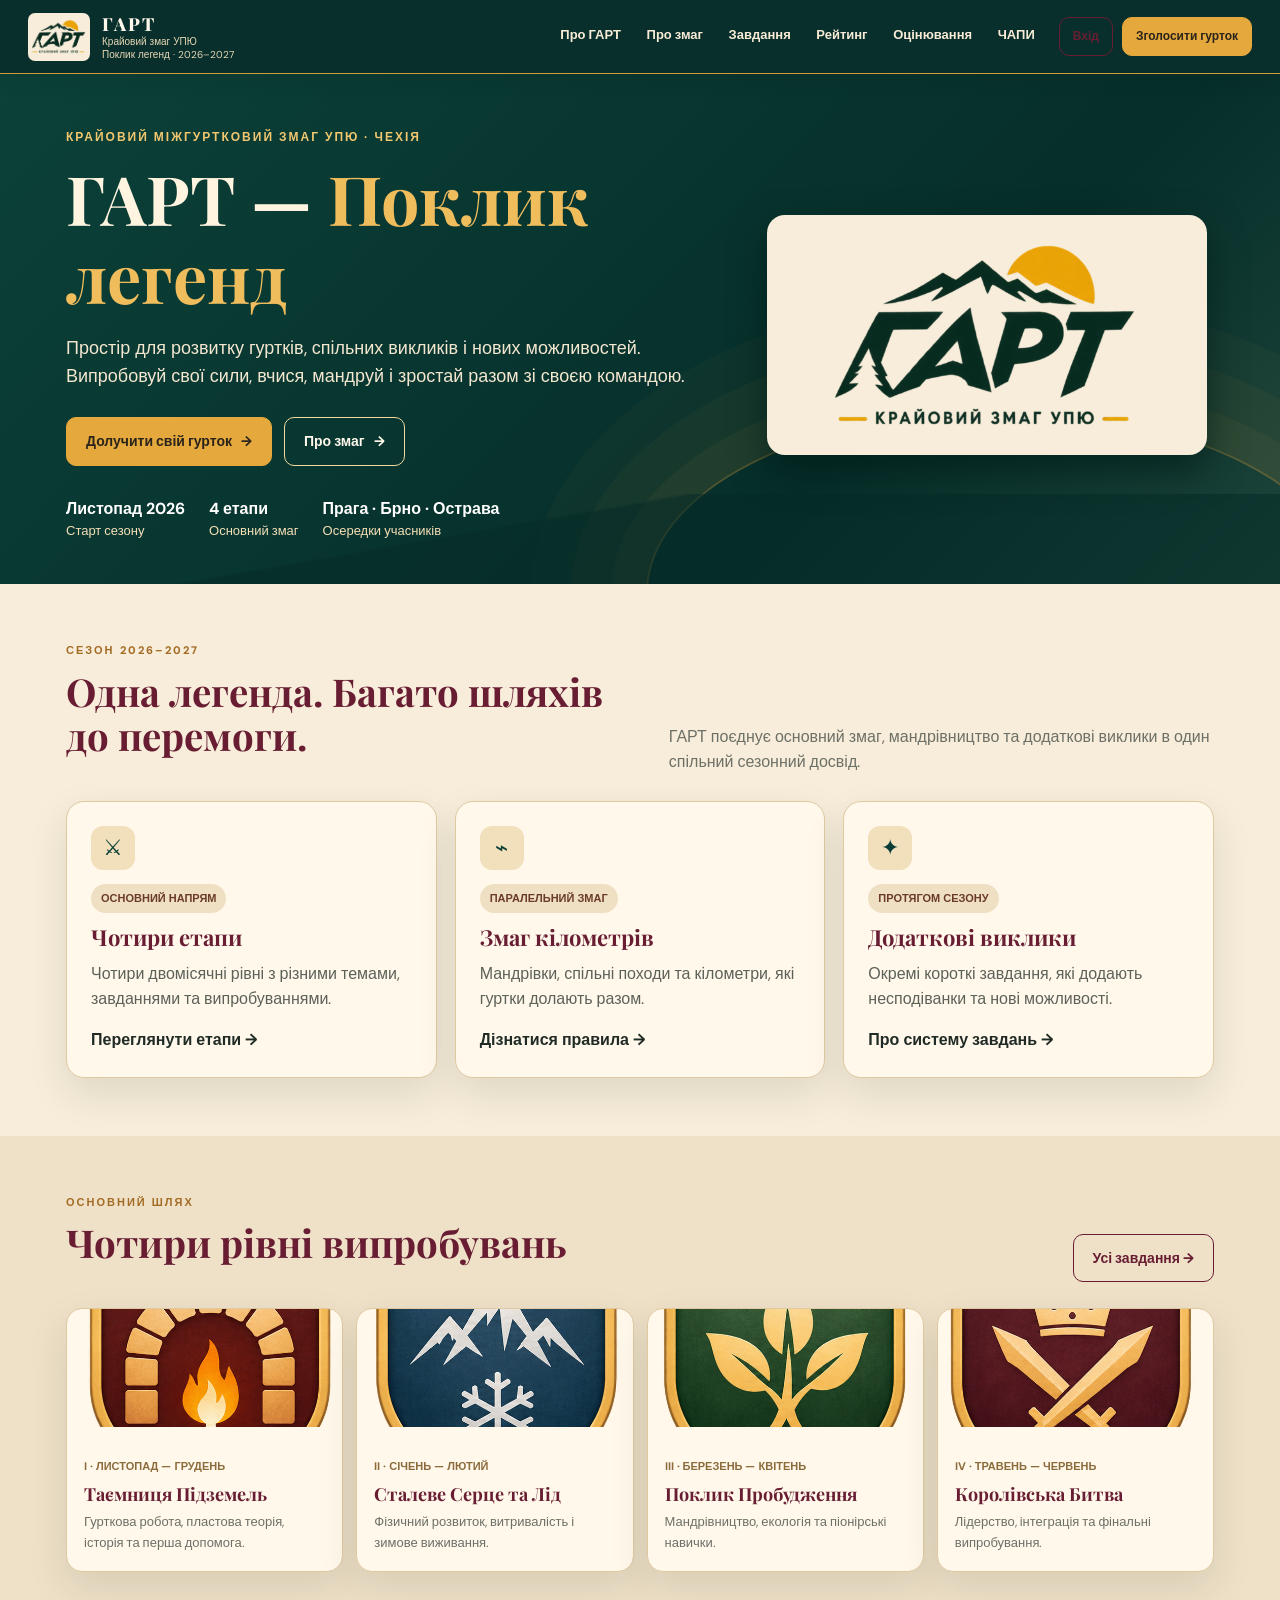
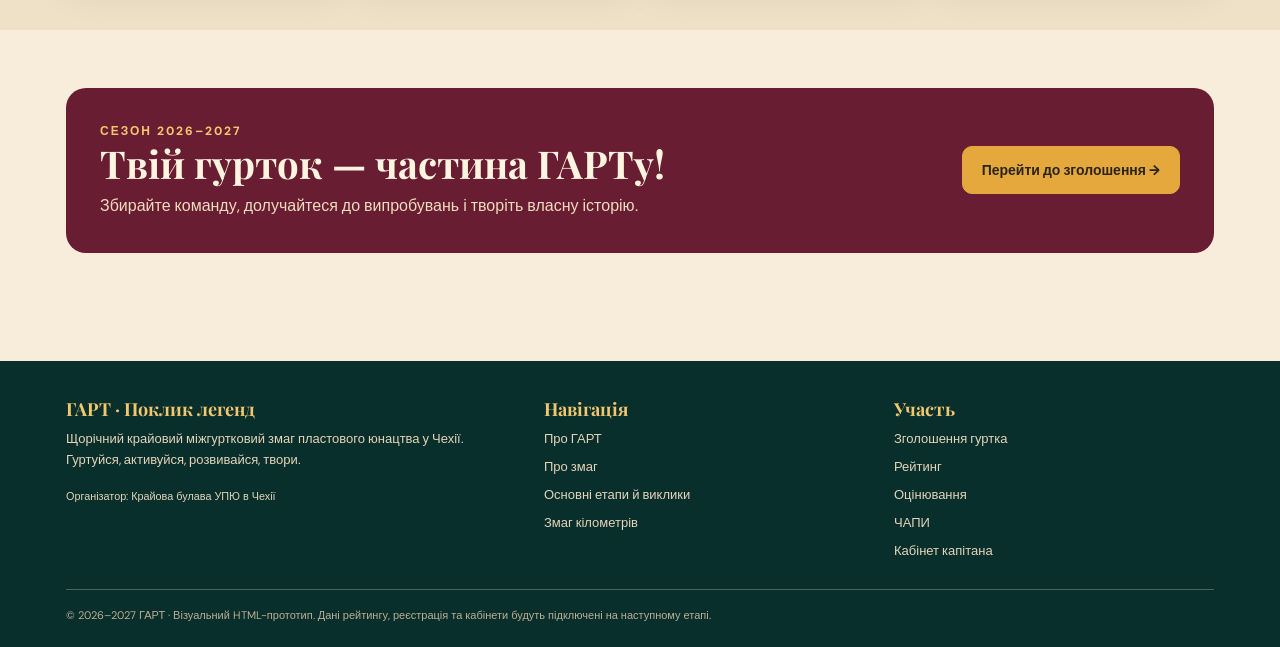
==== index.html @ 7e42859a "Add files via upload" ====
<!doctype html><html lang="uk"><head><meta charset="utf-8"><meta name="viewport" content="width=device-width,initial-scale=1"><meta name="theme-color" content="#073d35"><title>Головна · ГАРТ</title><link rel="stylesheet" href="styles.css"></head><body data-page="home"><header class="site-header"><div class="nav-wrap"><a class="brand" href="index.html"><img src="assets/gart-logo.png" alt="Логотип ГАРТ"><span><strong>ГАРТ</strong><small>Крайовий змаг УПЮ<br>Поклик легенд · 2026–2027</small></span></a><button class="menu-toggle" aria-label="Відкрити меню" aria-expanded="false">☰</button><nav class="nav-links"><a data-nav href="about.html">Про ГАРТ</a><a data-nav href="competition.html">Про змаг</a><a data-nav href="tasks.html">Завдання</a><a data-nav href="rating.html">Рейтинг</a><a data-nav href="scoring.html">Оцінювання</a><a data-nav href="faq.html">ЧАПИ</a></nav><div class="nav-actions"><a class="btn small outline login-link" href="captain.html">Вхід</a><a class="btn small gold" href="register.html">Зголосити гурток</a></div></div></header><main><section class="page-hero"><div class="container hero-grid"><div><div class="eyebrow">Крайовий міжгуртковий змаг УПЮ · Чехія</div><h1>ГАРТ — <span style="color:#f0bd5d">Поклик легенд</span></h1><p class="lead">Простір для розвитку гуртків, спільних викликів і нових можливостей. Випробовуй свої сили, вчися, мандруй і зростай разом зі своєю командою.</p><div class="hero-actions"><a class="btn gold" href="register.html">Долучити свій гурток <b>→</b></a><a class="btn dark-outline" href="competition.html">Про змаг <b>→</b></a></div><div class="hero-facts"><span><b>Листопад 2026</b>Старт сезону</span><span><b>4 етапи</b>Основний змаг</span><span><b>Прага · Брно · Острава</b>Осередки учасників</span></div></div><img class="hero-logo" src="assets/gart-logo.png" alt="ГАРТ — крайовий змаг УПЮ"></div></section>
<section class="section"><div class="container"><div class="section-head"><div><div class="kicker">Сезон 2026–2027</div><h2>Одна легенда. Багато шляхів до перемоги.</h2></div><p>ГАРТ поєднує основний змаг, мандрівництво та додаткові виклики в один спільний сезонний досвід.</p></div><div class="grid-3"><a class="paper-card feature-card" href="tasks.html"><div class="icon-tile">⚔</div><span class="tag">ОСНОВНИЙ НАПРЯМ</span><h3 style="margin-top:12px">Чотири етапи</h3><p>Чотири двомісячні рівні з різними темами, завданнями та випробуваннями.</p><b>Переглянути етапи →</b></a><a class="paper-card feature-card" href="kilometers.html"><div class="icon-tile">⌁</div><span class="tag">ПАРАЛЕЛЬНИЙ ЗМАГ</span><h3 style="margin-top:12px">Змаг кілометрів</h3><p>Мандрівки, спільні походи та кілометри, які гуртки долають разом.</p><b>Дізнатися правила →</b></a><a class="paper-card feature-card" href="tasks.html#challenges"><div class="icon-tile">✦</div><span class="tag">ПРОТЯГОМ СЕЗОНУ</span><h3 style="margin-top:12px">Додаткові виклики</h3><p>Окремі короткі завдання, які додають несподіванки та нові можливості.</p><b>Про систему завдань →</b></a></div></div></section>
<section class="section alt"><div class="container"><div class="section-head"><div><div class="kicker">Основний шлях</div><h2>Чотири рівні випробувань</h2></div><a class="btn outline" href="tasks.html">Усі завдання →</a></div><div class="stage-strip"><article class="stage-card"><img src="assets/stage-1.png" alt="Емблеми етапів"><div class="stage-body"><small>I · ЛИСТОПАД — ГРУДЕНЬ</small><h3>Таємниця Підземель</h3><p>Гурткова робота, пластова теорія, історія та перша допомога.</p></div></article><article class="stage-card"><img src="assets/stage-2.png" alt="Емблеми етапів" style="object-position:33%"><div class="stage-body"><small>II · СІЧЕНЬ — ЛЮТИЙ</small><h3>Сталеве Серце та Лід</h3><p>Фізичний розвиток, витривалість і зимове виживання.</p></div></article><article class="stage-card"><img src="assets/stage-3.png" alt="Емблеми етапів" style="object-position:66%"><div class="stage-body"><small>III · БЕРЕЗЕНЬ — КВІТЕНЬ</small><h3>Поклик Пробудження</h3><p>Мандрівництво, екологія та піонірські навички.</p></div></article><article class="stage-card"><img src="assets/stage-4.png" alt="Емблеми етапів" style="object-position:right"><div class="stage-body"><small>IV · ТРАВЕНЬ — ЧЕРВЕНЬ</small><h3>Королівська Битва</h3><p>Лідерство, інтеграція та фінальні випробування.</p></div></article></div></div></section>
<section class="section"><div class="container"><div class="banner-cta"><div><div class="eyebrow">Сезон 2026–2027</div><h2>Твій гурток — частина ГАРТу!</h2><p>Збирайте команду, долучайтеся до випробувань і творіть власну історію.</p></div><a class="btn gold" href="register.html">Перейти до зголошення →</a></div></div></section></main><footer class="site-footer"><div class="container"><div class="footer-grid"><div><h3>ГАРТ · Поклик легенд</h3><p>Щорічний крайовий міжгуртковий змаг пластового юнацтва у Чехії. Гуртуйся, активуйся, розвивайся, твори.</p><p><small>Організатор: Крайова булава УПЮ в Чехії</small></p></div><div><h3>Навігація</h3><div class="footer-links"><a href="about.html">Про ГАРТ</a><a href="competition.html">Про змаг</a><a href="tasks.html">Основні етапи й виклики</a><a href="kilometers.html">Змаг кілометрів</a></div></div><div><h3>Участь</h3><div class="footer-links"><a href="register.html">Зголошення гуртка</a><a href="rating.html">Рейтинг</a><a href="scoring.html">Оцінювання</a><a href="faq.html">ЧАПИ</a><a href="captain.html">Кабінет капітана</a></div></div></div><div class="copyright">© 2026–2027 ГАРТ · Візуальний HTML-прототип. Дані рейтингу, реєстрація та кабінети будуть підключені на наступному етапі.</div></div></footer><script src="app.js"></script></body></html>
---- styles.css ----
@import url('https://fonts.googleapis.com/css2?family=DM+Sans:wght@400;500;600;700;800&family=Playfair+Display:wght@600;700;800&display=swap');
:root{--forest:#073d35;--forest2:#0d5146;--burgundy:#681d32;--burgundy2:#812d43;--cream:#f7edda;--paper:#fff8eb;--gold:#e4a83d;--gold2:#f2c76f;--ink:#202b26;--muted:#6d7067;--line:#dfc99f;--shadow:0 16px 40px #1a241b1c;--serif:'Playfair Display',Georgia,serif;--sans:'DM Sans',Arial,sans-serif}
*{box-sizing:border-box}html{scroll-behavior:smooth}body{margin:0;background:var(--cream);color:var(--ink);font:16px/1.6 var(--sans)}a{color:inherit;text-decoration:none}button{font:inherit}.site-header{position:sticky;top:0;z-index:20;background:#082f2b;color:#fff8eb;border-bottom:1px solid #d39b3f;box-shadow:0 5px 18px #10231d24}.nav-wrap{max-width:1320px;margin:auto;padding:12px 28px;display:flex;align-items:center;gap:24px}.brand{display:flex;align-items:center;gap:12px;min-width:205px}.brand img{width:62px;height:48px;object-fit:contain;background:var(--cream);border-radius:7px;padding:4px}.brand strong{font:800 18px var(--serif);letter-spacing:2px;display:block}.brand small{font-size:10px;line-height:1.25;color:#e8d7b6;display:block}.nav-links{display:flex;align-items:center;gap:clamp(12px,2vw,27px);margin-left:auto}.nav-links a{font-size:13px;font-weight:700;color:#f8ecd7;white-space:nowrap;padding:10px 0;border-bottom:2px solid transparent}.nav-links a:hover,.nav-links a.active{color:var(--gold2);border-color:var(--gold)}.nav-actions{display:flex;gap:9px;align-items:center}.menu-toggle{display:none;background:none;border:1px solid #b88b45;color:white;border-radius:8px;padding:7px 10px}.btn{display:inline-flex;align-items:center;justify-content:center;gap:9px;padding:12px 19px;border-radius:10px;border:1px solid var(--burgundy);background:var(--burgundy);color:#fff7e8;font-weight:800;font-size:14px;cursor:pointer;transition:.2s}.btn:hover{transform:translateY(-2px);box-shadow:0 7px 18px #561a2b35}.btn.gold{background:var(--gold);border-color:var(--gold);color:#2b241a}.btn.outline{background:transparent;color:var(--burgundy)}.btn.dark-outline{background:transparent;border-color:#f4d89c;color:#fff8eb}.btn.small{padding:9px 13px;font-size:12px}.container{max-width:1200px;margin:auto;padding:0 26px}.page-hero{padding:54px 0 42px;background:linear-gradient(135deg,#0b4138,#062e2a 68%,#1d453b);color:#fff4df;position:relative;overflow:hidden}.page-hero:before,.page-hero:after{content:"";position:absolute;pointer-events:none}.page-hero:before{width:700px;height:360px;right:-70px;bottom:-190px;border-radius:50%;border:2px solid #d79c3c55;box-shadow:0 0 0 35px #d79c3c0d,0 0 0 75px #d79c3c0b,0 0 0 115px #d79c3c08}.page-hero:after{inset:auto 0 0;height:90px;background:linear-gradient(170deg,transparent 0 38%,#052a27 39% 100%);opacity:.55}.hero-grid{display:grid;grid-template-columns:1.2fr .8fr;gap:30px;align-items:center;position:relative;z-index:1}.eyebrow{font-size:12px;font-weight:800;letter-spacing:2px;text-transform:uppercase;color:var(--gold2)}h1,h2,h3,h4{font-family:var(--serif);line-height:1.15}h1{font-size:clamp(38px,5.6vw,68px);margin:12px 0 18px}h2{font-size:clamp(27px,3vw,39px);color:var(--burgundy);margin:0 0 18px}h3{font-size:22px;margin:0 0 10px;color:var(--burgundy)}p{margin:0 0 15px}.lead{font-size:18px;max-width:680px;color:#f4e7d0}.hero-logo{width:min(100%,440px);max-height:240px;object-fit:contain;background:var(--cream);padding:18px;border-radius:18px;box-shadow:0 15px 36px #001b17aa}.hero-actions{display:flex;gap:12px;flex-wrap:wrap;margin-top:26px}.hero-facts{display:flex;gap:24px;flex-wrap:wrap;margin-top:30px;color:#f5dfb7;font-size:13px}.hero-facts b{display:block;color:#fff;font-size:16px}.section{padding:58px 0}.section.alt{background:#efe1c8}.section-head{display:flex;align-items:end;justify-content:space-between;gap:20px;margin-bottom:26px}.section-head p{max-width:570px;color:var(--muted);margin:0}.kicker{font-size:11px;letter-spacing:2px;text-transform:uppercase;font-weight:800;color:#a36b24;margin-bottom:9px}.paper-card{background:var(--paper);border:1px solid var(--line);border-radius:18px;box-shadow:var(--shadow);padding:24px}.grid-3{display:grid;grid-template-columns:repeat(3,1fr);gap:18px}.grid-2{display:grid;grid-template-columns:repeat(2,1fr);gap:20px}.icon-tile{width:44px;height:44px;display:grid;place-items:center;border-radius:12px;background:#f2dfbc;color:var(--forest);font-size:22px;margin-bottom:14px}.feature-card p,.paper-card p{color:#5d6259}.tag{display:inline-flex;padding:6px 10px;border-radius:20px;background:#efe0c3;color:#6b3b28;font-size:11px;font-weight:800}.stage-strip{display:grid;grid-template-columns:repeat(4,1fr);gap:13px}.stage-card{background:var(--paper);border:1px solid var(--line);border-radius:16px;overflow:hidden;box-shadow:var(--shadow)}.stage-card img{width:100%;height:118px;object-fit:cover;object-position:center}.stage-card .stage-body{padding:17px}.stage-card small{color:#8c6b3b;font-weight:800;font-size:11px}.stage-card h3{font-size:18px;margin:7px 0}.stage-card p{font-size:13px;margin:0;color:var(--muted)}.banner-cta{padding:34px;border-radius:20px;background:var(--burgundy);color:#fff4df;display:flex;justify-content:space-between;align-items:center;gap:25px}.banner-cta h2{color:#fff4df;margin:0 0 8px}.banner-cta p{margin:0;color:#f1dcbf}.page-title{padding:42px 0 25px}.page-title h1{font-size:clamp(34px,4vw,52px);color:var(--burgundy);margin:0 0 10px}.page-title p{max-width:760px;color:var(--muted);font-size:17px}.breadcrumbs{font-size:12px;color:#8b7658;margin-bottom:12px}.info-grid{display:grid;grid-template-columns:290px 1fr;gap:22px}.side-note{background:var(--forest);color:#fff1d5;border-radius:16px;padding:22px;height:max-content}.side-note h3{color:var(--gold2)}.side-note p,.side-note li{font-size:14px;color:#f0e3cb}.side-note ul{padding-left:18px}.prose{max-width:850px}.prose p{line-height:1.8}.prose h3{margin-top:28px}.rule-list{display:grid;gap:12px}.rule{display:flex;gap:14px;align-items:flex-start;background:var(--paper);padding:17px;border:1px solid var(--line);border-radius:13px}.rule-num{width:34px;height:34px;flex:0 0 34px;border-radius:50%;background:var(--gold);display:grid;place-items:center;font-weight:900;color:#38291a}.tabs{display:flex;gap:8px;flex-wrap:wrap;margin-bottom:22px}.tab{border:1px solid var(--line);background:#fff7e9;color:var(--forest);padding:10px 15px;border-radius:9px;font-weight:800;font-size:13px;cursor:pointer}.tab.active{background:var(--forest);border-color:var(--forest);color:white}.stage-detail{display:grid;grid-template-columns:240px 1fr;gap:24px;align-items:start}.stage-art{background:#103d36;border-radius:18px;padding:14px}.stage-art img{width:100%;display:block}.task-list{display:grid;gap:11px}.task-item{border:1px solid var(--line);border-radius:12px;background:#fff9ef;overflow:hidden}.task-toggle{width:100%;border:0;background:transparent;padding:16px;display:flex;align-items:center;gap:12px;text-align:left;cursor:pointer;color:var(--ink);font-weight:800}.task-toggle .num{color:#a46d2a;font-family:var(--serif);font-size:20px}.task-toggle .plus{margin-left:auto;color:var(--burgundy);font-size:22px}.task-content{display:none;padding:0 18px 18px 50px;color:#62645b;font-size:14px}.task-item.open .task-content{display:block}.task-meta{display:flex;gap:9px;flex-wrap:wrap;margin-top:12px}.task-meta span{font-size:11px;background:#efe2c9;padding:5px 8px;border-radius:20px;font-weight:700}.notice{border-left:4px solid var(--gold);background:#f3e4c8;padding:15px 18px;border-radius:0 10px 10px 0;color:#5d503c;font-size:13px;margin:18px 0}.metric-row{display:grid;grid-template-columns:repeat(3,1fr);gap:13px;margin:20px 0}.metric{padding:18px;border-radius:14px;background:#0b4037;color:#fff2d7}.metric strong{display:block;font:700 28px var(--serif);color:var(--gold2)}.metric span{font-size:12px}.map-illustration{min-height:270px;border-radius:17px;background:linear-gradient(135deg,#e7d5af,#f7ecd6);border:1px solid #d2b982;padding:20px;position:relative;overflow:hidden}.map-illustration svg{width:100%;height:230px}.leaderboard{width:100%;border-collapse:collapse;background:#fff9ef;border-radius:12px;overflow:hidden}.leaderboard th,.leaderboard td{padding:13px 15px;text-align:left;border-bottom:1px solid #ead9b8;font-size:13px}.leaderboard th{background:#0b4037;color:#fff1d6}.empty-state{text-align:center;padding:45px 20px;background:#fff8eb;border:1px dashed #c9ad7b;border-radius:16px;color:#6b6b60}.empty-state strong{display:block;font:700 23px var(--serif);color:var(--burgundy);margin-bottom:8px}.faq-list{display:grid;gap:10px;max-width:900px}.faq-item{background:#fff9ef;border:1px solid var(--line);border-radius:12px;overflow:hidden}.faq-q{width:100%;display:flex;justify-content:space-between;gap:20px;padding:17px 19px;border:0;background:none;text-align:left;font-weight:800;color:var(--forest);cursor:pointer}.faq-a{display:none;padding:0 19px 18px;color:#64665d;font-size:14px}.faq-item.open .faq-a{display:block}.form-shell{max-width:760px;background:var(--paper);border:1px solid var(--line);border-radius:18px;padding:25px;box-shadow:var(--shadow)}.form-grid{display:grid;grid-template-columns:1fr 1fr;gap:15px}.field{display:grid;gap:6px}.field.full{grid-column:1/-1}.field label{font-size:12px;font-weight:800;color:#5c4934}.field input,.field select,.field textarea{width:100%;border:1px solid #d5c19a;border-radius:9px;padding:12px;background:white;font:14px var(--sans);color:var(--ink)}.field textarea{min-height:100px;resize:vertical}.form-note{font-size:12px;color:#777;margin-top:12px}.site-footer{background:#082f2b;color:#f6e8d0;padding:38px 0 22px;margin-top:50px}.footer-grid{display:grid;grid-template-columns:1.4fr 1fr 1fr;gap:30px}.site-footer h3{color:var(--gold2);font-size:18px}.site-footer p,.site-footer a{font-size:13px;color:#e4d4b9}.footer-links{display:grid;gap:7px}.copyright{border-top:1px solid #47645a;margin-top:28px;padding-top:17px;font-size:11px;color:#bcae95}.prototype-label{display:inline-flex;border:1px solid #c89542;color:#8d5c19;background:#f8eacb;border-radius:20px;padding:5px 9px;font-size:10px;font-weight:900;letter-spacing:.5px}.mascot-callout{display:grid;grid-template-columns:1fr 220px;align-items:center;gap:20px}.mascot-callout img{width:100%;max-height:210px;object-fit:contain}.muted{color:var(--muted)}
@media(max-width:980px){.nav-wrap{flex-wrap:wrap}.menu-toggle{display:block;margin-left:auto}.nav-links{display:none;order:5;width:100%;margin:0;flex-wrap:wrap;padding:10px 0}.nav-links.open{display:flex}.nav-actions{margin-left:auto}.hero-grid{grid-template-columns:1fr .65fr}.stage-strip{grid-template-columns:repeat(2,1fr)}.info-grid{grid-template-columns:1fr}.side-note{order:2}}
@media(max-width:650px){.nav-wrap{padding:10px 16px;gap:10px}.brand{min-width:0}.brand img{width:46px;height:40px}.brand strong{font-size:15px}.brand small{font-size:9px}.nav-actions .login-link{display:none}.nav-links{gap:10px 18px}.nav-links a{font-size:12px}.container{padding:0 17px}.page-hero{padding:40px 0 34px}.hero-grid{grid-template-columns:1fr}.hero-logo{width:210px;max-height:120px;justify-self:center;grid-row:1}.lead{font-size:16px}.hero-facts{gap:14px}.section{padding:42px 0}.section-head{display:block}.grid-3,.grid-2,.stage-strip{grid-template-columns:1fr}.banner-cta{display:block;padding:25px}.banner-cta .btn{margin-top:18px}.page-title{padding:32px 0 18px}.stage-detail{grid-template-columns:1fr}.stage-art{max-width:240px}.metric-row{grid-template-columns:1fr}.form-grid{grid-template-columns:1fr}.field.full{grid-column:auto}.footer-grid{grid-template-columns:1fr}.mascot-callout{grid-template-columns:1fr}.mascot-callout img{max-width:190px;justify-self:center}.paper-card{padding:19px}.leaderboard th,.leaderboard td{padding:10px 8px;font-size:11px}}
/* GART expanded prototype pages */
.table-scroll{width:100%;overflow-x:auto;border-radius:12px}.table-scroll .leaderboard{min-width:650px}.leaderboard tbody tr:last-child td{border-bottom:0}.rank-gold{background:#fff0c9}.rank-silver{background:#f0eee8}.rank-bronze{background:#f6e3d3}.about-title{padding-bottom:12px}.about-motto{display:grid;grid-template-columns:220px 1fr;gap:28px;align-items:center;padding:30px;background:linear-gradient(120deg,#0a4037,#124f43);border-radius:20px;color:#fff3dd;box-shadow:var(--shadow)}.about-motto h2{color:#f3c66e;margin:14px 0}.about-motto p{max-width:700px;color:#f0e3cc}.motto-line{font:800 76px var(--serif);letter-spacing:8px;color:#f3c66e;text-align:center;text-shadow:3px 4px #411d25}.about-values{padding-top:46px}.value-card{display:flex;align-items:center;gap:18px}.value-card>b{display:grid;place-items:center;flex:0 0 62px;height:70px;background:var(--burgundy);color:#f5d17f;border:2px solid var(--gold);clip-path:polygon(5% 0,95% 0,92% 68%,50% 100%,8% 68%);font:800 35px var(--serif)}.value-card h3{margin:0 0 5px}.value-card p{margin:0}.about-for{display:grid;grid-template-columns:1fr 1fr;gap:28px;align-items:center;padding:34px;background:#efe1c8;border-radius:20px}.about-for .metric-row{grid-template-columns:repeat(3,1fr)}.about-for .metric{padding:14px}.about-for .metric strong{font-size:24px}.about-for .mascot-callout{display:block;background:var(--paper);border:1px solid var(--line);border-radius:16px;padding:22px}.about-for .mascot-callout img{max-height:185px}.formula-card{padding:22px;background:#0b4037;color:#fff0d4;border:1px solid var(--gold);border-radius:14px;font:700 clamp(17px,2vw,23px) var(--serif);text-align:center;margin:18px 0}.plain-list{padding-left:22px;color:#555d54}.plain-list li{padding:5px 0}.dashboard-head{display:flex;justify-content:space-between;align-items:center;gap:20px;background:linear-gradient(120deg,#0b4037,#15594b);color:#fff1d6;padding:26px 30px;border-radius:18px}.dashboard-head h2{color:#f2c76f;margin:5px 0}.dashboard-head p{margin:0;color:#eadcc4}.dashboard-head small{letter-spacing:2px;font-weight:800;color:#e9bd65}.dashboard-score{text-align:right}.dashboard-score strong{display:block;font:800 48px var(--serif);color:#f2c76f}.dashboard-score span{font-size:12px}.progress-list{display:grid;gap:18px}.progress-list>div{display:grid;grid-template-columns:1fr auto;gap:7px}.progress{grid-column:1/-1;height:10px;border-radius:20px;background:#eadcc3;overflow:hidden}.progress i{display:block;height:100%;background:linear-gradient(90deg,#b27a2c,#edc46b);border-radius:20px}.admin-layout{display:grid;grid-template-columns:190px 1fr;gap:20px;align-items:start}.admin-menu{position:sticky;top:100px;background:#0b4037;border-radius:14px;padding:12px;display:grid;gap:5px}.admin-menu a{padding:10px 12px;border-radius:8px;color:#f7e9d1;font-size:13px;font-weight:700}.admin-menu a.active,.admin-menu a:hover{background:#e4a83d;color:#2c281e}.admin-content{display:grid;gap:18px}.admin-content .paper-card{scroll-margin-top:100px}.admin-content .field{margin-bottom:12px}.form-result{color:var(--forest);font-weight:700}.site-footer .footer-links a:hover{color:var(--gold2)}
@media(max-width:760px){.about-motto,.about-for,.admin-layout{grid-template-columns:1fr}.motto-line{font-size:54px}.admin-menu{position:static;grid-template-columns:repeat(2,1fr)}.dashboard-head{align-items:flex-start;flex-direction:column}.dashboard-score{text-align:left}.about-for .metric-row{grid-template-columns:repeat(3,1fr)}}
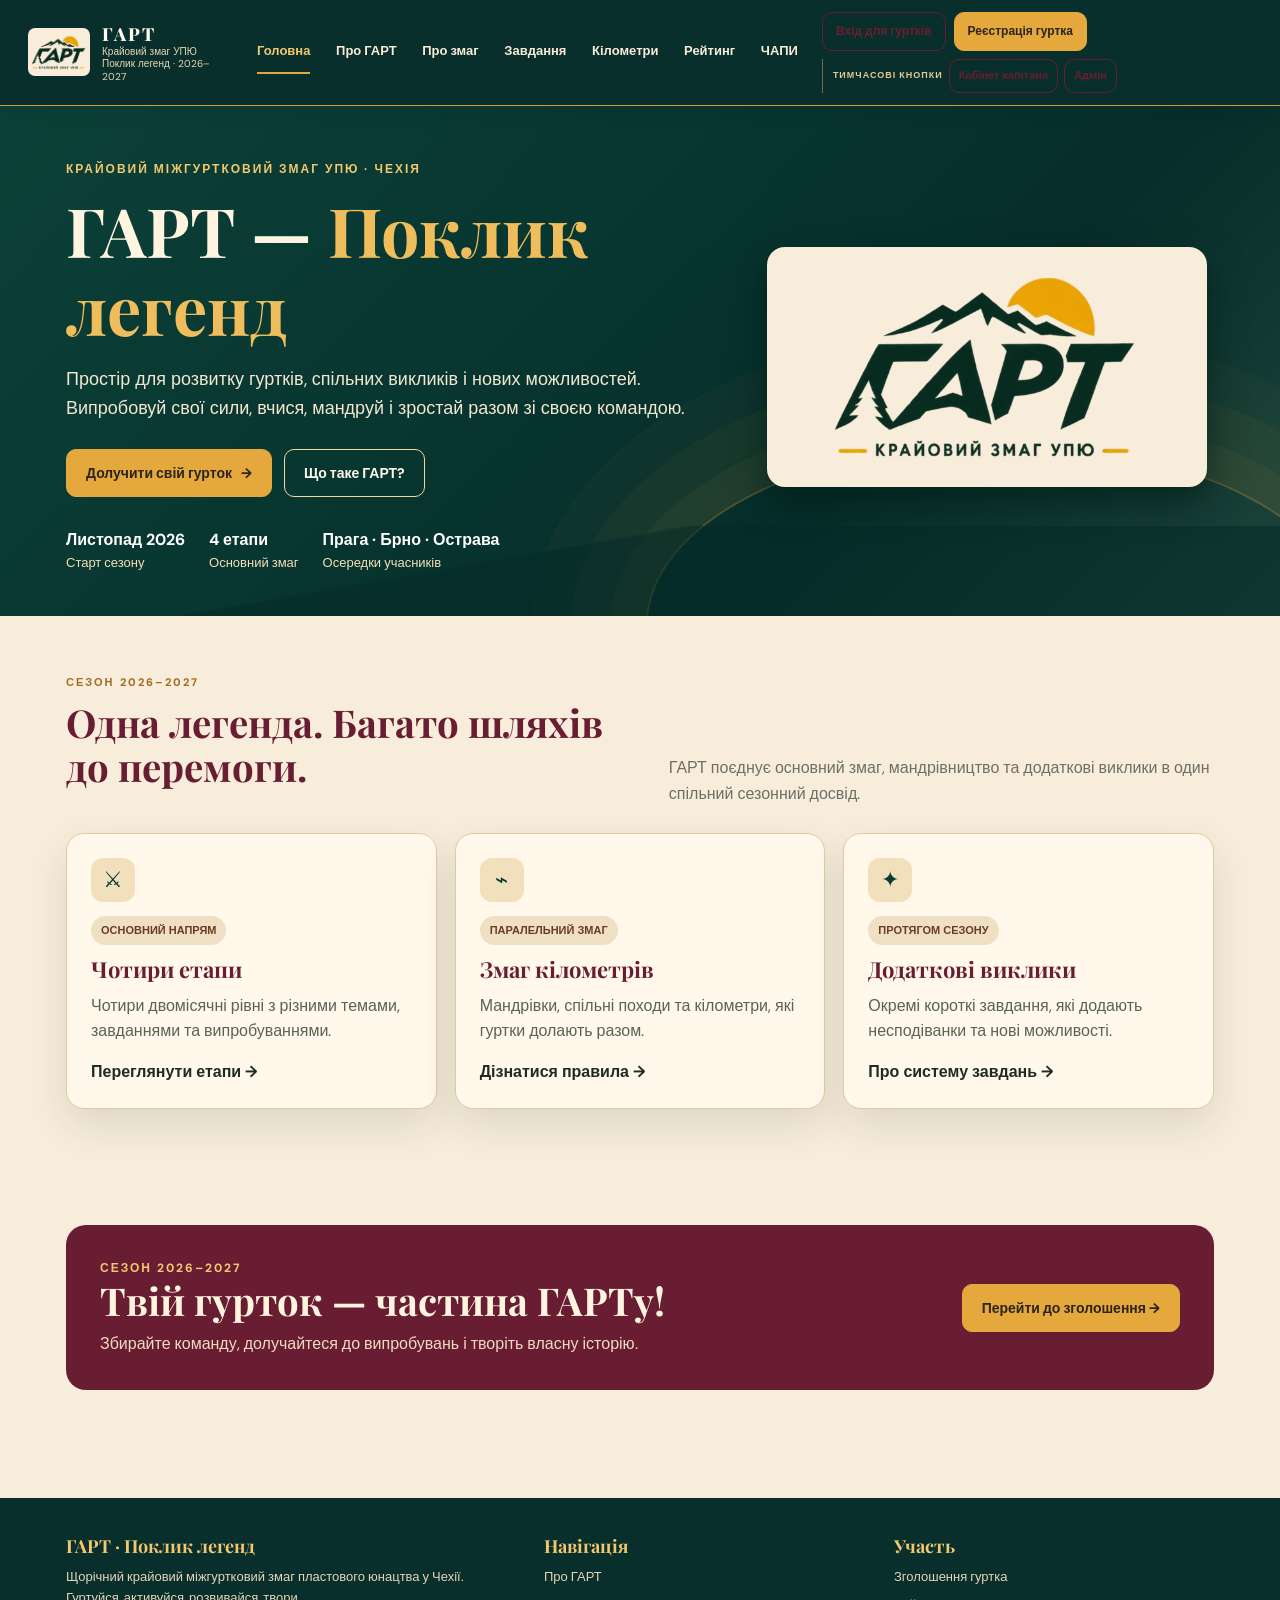
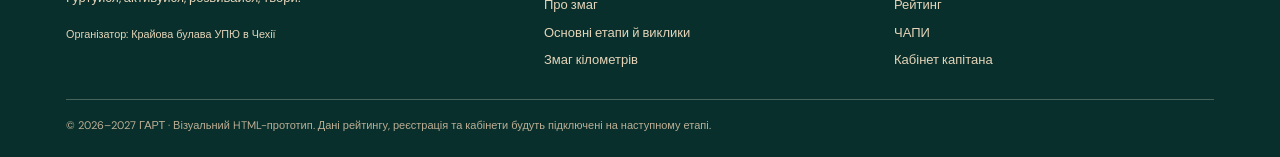
==== commit 2d18c621: "Add files via upload" ====
--- a/index.html
+++ b/index.html
@@ -1,4 +1,12 @@
-<!doctype html><html lang="uk"><head><meta charset="utf-8"><meta name="viewport" content="width=device-width,initial-scale=1"><meta name="theme-color" content="#073d35"><title>Головна · ГАРТ</title><link rel="stylesheet" href="styles.css"></head><body data-page="home"><header class="site-header"><div class="nav-wrap"><a class="brand" href="index.html"><img src="assets/gart-logo.png" alt="Логотип ГАРТ"><span><strong>ГАРТ</strong><small>Крайовий змаг УПЮ<br>Поклик легенд · 2026–2027</small></span></a><button class="menu-toggle" aria-label="Відкрити меню" aria-expanded="false">☰</button><nav class="nav-links"><a data-nav href="about.html">Про ГАРТ</a><a data-nav href="competition.html">Про змаг</a><a data-nav href="tasks.html">Завдання</a><a data-nav href="rating.html">Рейтинг</a><a data-nav href="scoring.html">Оцінювання</a><a data-nav href="faq.html">ЧАПИ</a></nav><div class="nav-actions"><a class="btn small outline login-link" href="captain.html">Вхід</a><a class="btn small gold" href="register.html">Зголосити гурток</a></div></div></header><main><section class="page-hero"><div class="container hero-grid"><div><div class="eyebrow">Крайовий міжгуртковий змаг УПЮ · Чехія</div><h1>ГАРТ — <span style="color:#f0bd5d">Поклик легенд</span></h1><p class="lead">Простір для розвитку гуртків, спільних викликів і нових можливостей. Випробовуй свої сили, вчися, мандруй і зростай разом зі своєю командою.</p><div class="hero-actions"><a class="btn gold" href="register.html">Долучити свій гурток <b>→</b></a><a class="btn dark-outline" href="competition.html">Про змаг <b>→</b></a></div><div class="hero-facts"><span><b>Листопад 2026</b>Старт сезону</span><span><b>4 етапи</b>Основний змаг</span><span><b>Прага · Брно · Острава</b>Осередки учасників</span></div></div><img class="hero-logo" src="assets/gart-logo.png" alt="ГАРТ — крайовий змаг УПЮ"></div></section>
+<!doctype html><html lang="uk"><head><meta charset="utf-8"><meta name="viewport" content="width=device-width,initial-scale=1"><meta name="theme-color" content="#073d35"><title>Головна · ГАРТ</title><link rel="stylesheet" href="styles.css"><style>
+/* Тимчасові швидкі переходи до кабінетів */
+.nav-actions{display:flex;align-items:center;gap:8px;flex-wrap:wrap}
+.temp-access{display:flex;align-items:center;gap:6px;padding-left:10px;border-left:1px solid rgba(240,189,93,.45)}
+.temp-access-label{display:block;width:100%;font-size:9px;line-height:1;text-align:right;letter-spacing:1px;color:#e8c98d;font-weight:700}
+.temp-access a{font-size:11px!important;padding:7px 9px!important;white-space:nowrap}
+@media(max-width:1050px){.nav-actions{justify-content:center}.temp-access-label{text-align:center}}
+@media(max-width:680px){.nav-actions{width:100%;gap:6px}.temp-access{border-left:0;padding-left:0;flex-wrap:wrap;justify-content:center}.temp-access-label{width:100%}.temp-access a{font-size:10px!important;padding:6px 8px!important}}
+</style></head><body data-page="home"><header class="site-header"><div class="nav-wrap"><a class="brand" href="index.html"><img src="assets/gart-logo.png" alt="Логотип ГАРТ"><span><strong>ГАРТ</strong><small>Крайовий змаг УПЮ<br>Поклик легенд · 2026–2027</small></span></a><button class="menu-toggle" aria-label="Відкрити меню" aria-expanded="false">☰</button><nav class="nav-links"><a data-nav href="index.html">Головна</a><a data-nav href="about.html">Про ГАРТ</a><a data-nav href="competition.html">Про змаг</a><a data-nav href="tasks.html">Завдання</a><a data-nav href="kilometers.html">Кілометри</a><a data-nav href="rating.html">Рейтинг</a><a data-nav href="faq.html">ЧАПИ</a></nav><div class="nav-actions"><a class="btn small outline login-link" href="captain.html">Вхід для гуртків</a><a class="btn small gold" href="register.html">Реєстрація гуртка</a><div class="temp-access"><span class="temp-access-label">ТИМЧАСОВІ КНОПКИ</span><a class="btn small outline" href="captain.html">Кабінет капітана</a><a class="btn small outline" href="admin.html">Адмін</a></div></div></div></header><main><section class="page-hero"><div class="container hero-grid"><div><div class="eyebrow">Крайовий міжгуртковий змаг УПЮ · Чехія</div><h1>ГАРТ — <span style="color:#f0bd5d">Поклик легенд</span></h1><p class="lead">Простір для розвитку гуртків, спільних викликів і нових можливостей. Випробовуй свої сили, вчися, мандруй і зростай разом зі своєю командою.</p><div class="hero-actions"><a class="btn gold" href="register.html">Долучити свій гурток <b>→</b></a><a class="btn dark-outline" href="about.html">Що таке ГАРТ?</a></div><div class="hero-facts"><span><b>Листопад 2026</b>Старт сезону</span><span><b>4 етапи</b>Основний змаг</span><span><b>Прага · Брно · Острава</b>Осередки учасників</span></div></div><img class="hero-logo" src="assets/gart-logo.png" alt="ГАРТ — крайовий змаг УПЮ"></div></section>
 <section class="section"><div class="container"><div class="section-head"><div><div class="kicker">Сезон 2026–2027</div><h2>Одна легенда. Багато шляхів до перемоги.</h2></div><p>ГАРТ поєднує основний змаг, мандрівництво та додаткові виклики в один спільний сезонний досвід.</p></div><div class="grid-3"><a class="paper-card feature-card" href="tasks.html"><div class="icon-tile">⚔</div><span class="tag">ОСНОВНИЙ НАПРЯМ</span><h3 style="margin-top:12px">Чотири етапи</h3><p>Чотири двомісячні рівні з різними темами, завданнями та випробуваннями.</p><b>Переглянути етапи →</b></a><a class="paper-card feature-card" href="kilometers.html"><div class="icon-tile">⌁</div><span class="tag">ПАРАЛЕЛЬНИЙ ЗМАГ</span><h3 style="margin-top:12px">Змаг кілометрів</h3><p>Мандрівки, спільні походи та кілометри, які гуртки долають разом.</p><b>Дізнатися правила →</b></a><a class="paper-card feature-card" href="tasks.html#challenges"><div class="icon-tile">✦</div><span class="tag">ПРОТЯГОМ СЕЗОНУ</span><h3 style="margin-top:12px">Додаткові виклики</h3><p>Окремі короткі завдання, які додають несподіванки та нові можливості.</p><b>Про систему завдань →</b></a></div></div></section>
-<section class="section alt"><div class="container"><div class="section-head"><div><div class="kicker">Основний шлях</div><h2>Чотири рівні випробувань</h2></div><a class="btn outline" href="tasks.html">Усі завдання →</a></div><div class="stage-strip"><article class="stage-card"><img src="assets/stage-1.png" alt="Емблеми етапів"><div class="stage-body"><small>I · ЛИСТОПАД — ГРУДЕНЬ</small><h3>Таємниця Підземель</h3><p>Гурткова робота, пластова теорія, історія та перша допомога.</p></div></article><article class="stage-card"><img src="assets/stage-2.png" alt="Емблеми етапів" style="object-position:33%"><div class="stage-body"><small>II · СІЧЕНЬ — ЛЮТИЙ</small><h3>Сталеве Серце та Лід</h3><p>Фізичний розвиток, витривалість і зимове виживання.</p></div></article><article class="stage-card"><img src="assets/stage-3.png" alt="Емблеми етапів" style="object-position:66%"><div class="stage-body"><small>III · БЕРЕЗЕНЬ — КВІТЕНЬ</small><h3>Поклик Пробудження</h3><p>Мандрівництво, екологія та піонірські навички.</p></div></article><article class="stage-card"><img src="assets/stage-4.png" alt="Емблеми етапів" style="object-position:right"><div class="stage-body"><small>IV · ТРАВЕНЬ — ЧЕРВЕНЬ</small><h3>Королівська Битва</h3><p>Лідерство, інтеграція та фінальні випробування.</p></div></article></div></div></section>
-<section class="section"><div class="container"><div class="banner-cta"><div><div class="eyebrow">Сезон 2026–2027</div><h2>Твій гурток — частина ГАРТу!</h2><p>Збирайте команду, долучайтеся до випробувань і творіть власну історію.</p></div><a class="btn gold" href="register.html">Перейти до зголошення →</a></div></div></section></main><footer class="site-footer"><div class="container"><div class="footer-grid"><div><h3>ГАРТ · Поклик легенд</h3><p>Щорічний крайовий міжгуртковий змаг пластового юнацтва у Чехії. Гуртуйся, активуйся, розвивайся, твори.</p><p><small>Організатор: Крайова булава УПЮ в Чехії</small></p></div><div><h3>Навігація</h3><div class="footer-links"><a href="about.html">Про ГАРТ</a><a href="competition.html">Про змаг</a><a href="tasks.html">Основні етапи й виклики</a><a href="kilometers.html">Змаг кілометрів</a></div></div><div><h3>Участь</h3><div class="footer-links"><a href="register.html">Зголошення гуртка</a><a href="rating.html">Рейтинг</a><a href="scoring.html">Оцінювання</a><a href="faq.html">ЧАПИ</a><a href="captain.html">Кабінет капітана</a></div></div></div><div class="copyright">© 2026–2027 ГАРТ · Візуальний HTML-прототип. Дані рейтингу, реєстрація та кабінети будуть підключені на наступному етапі.</div></div></footer><script src="app.js"></script></body></html>+
+<section class="section"><div class="container"><div class="banner-cta"><div><div class="eyebrow">Сезон 2026–2027</div><h2>Твій гурток — частина ГАРТу!</h2><p>Збирайте команду, долучайтеся до випробувань і творіть власну історію.</p></div><a class="btn gold" href="register.html">Перейти до зголошення →</a></div></div></section></main><footer class="site-footer"><div class="container"><div class="footer-grid"><div><h3>ГАРТ · Поклик легенд</h3><p>Щорічний крайовий міжгуртковий змаг пластового юнацтва у Чехії. Гуртуйся, активуйся, розвивайся, твори.</p><p><small>Організатор: Крайова булава УПЮ в Чехії</small></p></div><div><h3>Навігація</h3><div class="footer-links"><a href="about.html">Про ГАРТ</a><a href="competition.html">Про змаг</a><a href="tasks.html">Основні етапи й виклики</a><a href="kilometers.html">Змаг кілометрів</a></div></div><div><h3>Участь</h3><div class="footer-links"><a href="register.html">Зголошення гуртка</a><a href="rating.html">Рейтинг</a><a href="faq.html">ЧАПИ</a><a href="captain.html">Кабінет капітана</a></div></div></div><div class="copyright">© 2026–2027 ГАРТ · Візуальний HTML-прототип. Дані рейтингу, реєстрація та кабінети будуть підключені на наступному етапі.</div></div></footer><script src="app.js"></script></body></html>
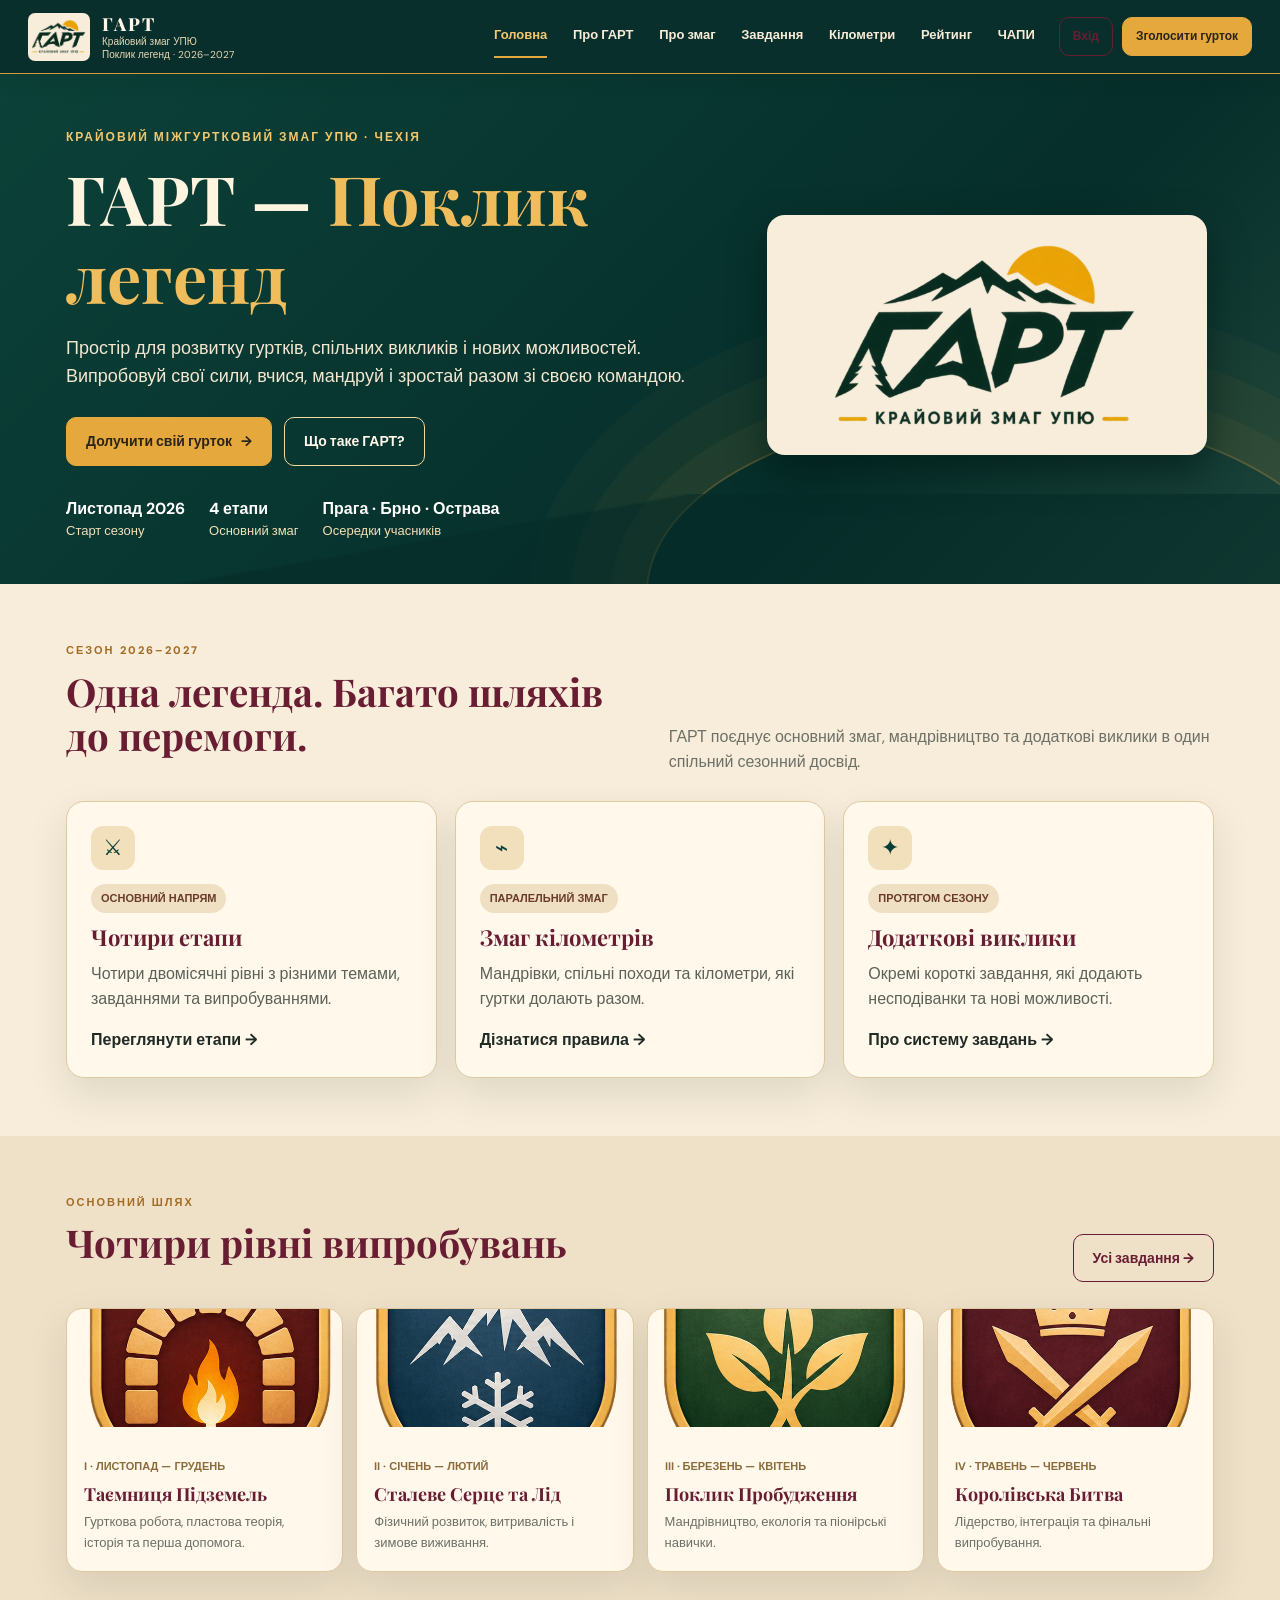
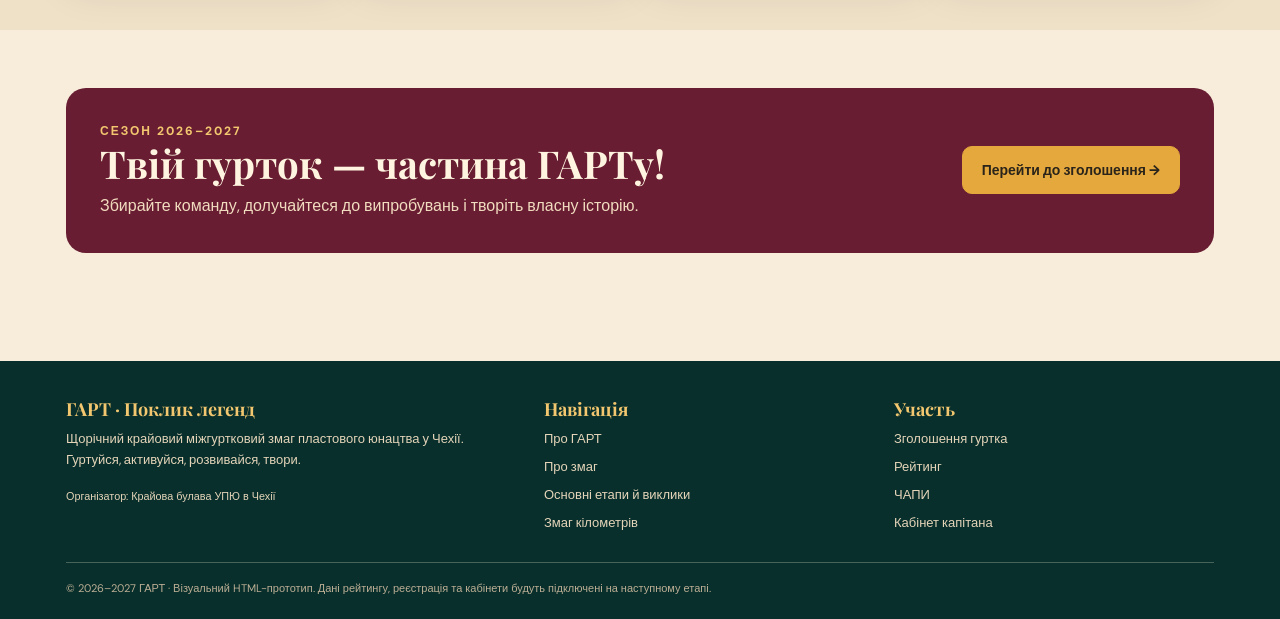
==== commit 13961a7f: "new" ====
--- a/index.html
+++ b/index.html
@@ -1,12 +1,4 @@
-<!doctype html><html lang="uk"><head><meta charset="utf-8"><meta name="viewport" content="width=device-width,initial-scale=1"><meta name="theme-color" content="#073d35"><title>Головна · ГАРТ</title><link rel="stylesheet" href="styles.css"><style>
-/* Тимчасові швидкі переходи до кабінетів */
-.nav-actions{display:flex;align-items:center;gap:8px;flex-wrap:wrap}
-.temp-access{display:flex;align-items:center;gap:6px;padding-left:10px;border-left:1px solid rgba(240,189,93,.45)}
-.temp-access-label{display:block;width:100%;font-size:9px;line-height:1;text-align:right;letter-spacing:1px;color:#e8c98d;font-weight:700}
-.temp-access a{font-size:11px!important;padding:7px 9px!important;white-space:nowrap}
-@media(max-width:1050px){.nav-actions{justify-content:center}.temp-access-label{text-align:center}}
-@media(max-width:680px){.nav-actions{width:100%;gap:6px}.temp-access{border-left:0;padding-left:0;flex-wrap:wrap;justify-content:center}.temp-access-label{width:100%}.temp-access a{font-size:10px!important;padding:6px 8px!important}}
-</style></head><body data-page="home"><header class="site-header"><div class="nav-wrap"><a class="brand" href="index.html"><img src="assets/gart-logo.png" alt="Логотип ГАРТ"><span><strong>ГАРТ</strong><small>Крайовий змаг УПЮ<br>Поклик легенд · 2026–2027</small></span></a><button class="menu-toggle" aria-label="Відкрити меню" aria-expanded="false">☰</button><nav class="nav-links"><a data-nav href="index.html">Головна</a><a data-nav href="about.html">Про ГАРТ</a><a data-nav href="competition.html">Про змаг</a><a data-nav href="tasks.html">Завдання</a><a data-nav href="kilometers.html">Кілометри</a><a data-nav href="rating.html">Рейтинг</a><a data-nav href="faq.html">ЧАПИ</a></nav><div class="nav-actions"><a class="btn small outline login-link" href="captain.html">Вхід для гуртків</a><a class="btn small gold" href="register.html">Реєстрація гуртка</a><div class="temp-access"><span class="temp-access-label">ТИМЧАСОВІ КНОПКИ</span><a class="btn small outline" href="captain.html">Кабінет капітана</a><a class="btn small outline" href="admin.html">Адмін</a></div></div></div></header><main><section class="page-hero"><div class="container hero-grid"><div><div class="eyebrow">Крайовий міжгуртковий змаг УПЮ · Чехія</div><h1>ГАРТ — <span style="color:#f0bd5d">Поклик легенд</span></h1><p class="lead">Простір для розвитку гуртків, спільних викликів і нових можливостей. Випробовуй свої сили, вчися, мандруй і зростай разом зі своєю командою.</p><div class="hero-actions"><a class="btn gold" href="register.html">Долучити свій гурток <b>→</b></a><a class="btn dark-outline" href="about.html">Що таке ГАРТ?</a></div><div class="hero-facts"><span><b>Листопад 2026</b>Старт сезону</span><span><b>4 етапи</b>Основний змаг</span><span><b>Прага · Брно · Острава</b>Осередки учасників</span></div></div><img class="hero-logo" src="assets/gart-logo.png" alt="ГАРТ — крайовий змаг УПЮ"></div></section>
+<!doctype html><html lang="uk"><head><meta charset="utf-8"><meta name="viewport" content="width=device-width,initial-scale=1"><meta name="theme-color" content="#073d35"><title>Головна · ГАРТ</title><link rel="stylesheet" href="styles.css"></head><body data-page="home"><header class="site-header"><div class="nav-wrap"><a class="brand" href="index.html"><img src="assets/gart-logo.png" alt="Логотип ГАРТ"><span><strong>ГАРТ</strong><small>Крайовий змаг УПЮ<br>Поклик легенд · 2026–2027</small></span></a><button class="menu-toggle" aria-label="Відкрити меню" aria-expanded="false">☰</button><nav class="nav-links"><a data-nav href="index.html">Головна</a><a data-nav href="about.html">Про ГАРТ</a><a data-nav href="competition.html">Про змаг</a><a data-nav href="tasks.html">Завдання</a><a data-nav href="kilometers.html">Кілометри</a><a data-nav href="rating.html">Рейтинг</a><a data-nav href="faq.html">ЧАПИ</a></nav><div class="nav-actions"><a class="btn small outline login-link" href="captain.html">Вхід</a><a class="btn small gold" href="register.html">Зголосити гурток</a></div></div></header><main><section class="page-hero"><div class="container hero-grid"><div><div class="eyebrow">Крайовий міжгуртковий змаг УПЮ · Чехія</div><h1>ГАРТ — <span style="color:#f0bd5d">Поклик легенд</span></h1><p class="lead">Простір для розвитку гуртків, спільних викликів і нових можливостей. Випробовуй свої сили, вчися, мандруй і зростай разом зі своєю командою.</p><div class="hero-actions"><a class="btn gold" href="register.html">Долучити свій гурток <b>→</b></a><a class="btn dark-outline" href="about.html">Що таке ГАРТ?</a></div><div class="hero-facts"><span><b>Листопад 2026</b>Старт сезону</span><span><b>4 етапи</b>Основний змаг</span><span><b>Прага · Брно · Острава</b>Осередки учасників</span></div></div><img class="hero-logo" src="assets/gart-logo.png" alt="ГАРТ — крайовий змаг УПЮ"></div></section>
 <section class="section"><div class="container"><div class="section-head"><div><div class="kicker">Сезон 2026–2027</div><h2>Одна легенда. Багато шляхів до перемоги.</h2></div><p>ГАРТ поєднує основний змаг, мандрівництво та додаткові виклики в один спільний сезонний досвід.</p></div><div class="grid-3"><a class="paper-card feature-card" href="tasks.html"><div class="icon-tile">⚔</div><span class="tag">ОСНОВНИЙ НАПРЯМ</span><h3 style="margin-top:12px">Чотири етапи</h3><p>Чотири двомісячні рівні з різними темами, завданнями та випробуваннями.</p><b>Переглянути етапи →</b></a><a class="paper-card feature-card" href="kilometers.html"><div class="icon-tile">⌁</div><span class="tag">ПАРАЛЕЛЬНИЙ ЗМАГ</span><h3 style="margin-top:12px">Змаг кілометрів</h3><p>Мандрівки, спільні походи та кілометри, які гуртки долають разом.</p><b>Дізнатися правила →</b></a><a class="paper-card feature-card" href="tasks.html#challenges"><div class="icon-tile">✦</div><span class="tag">ПРОТЯГОМ СЕЗОНУ</span><h3 style="margin-top:12px">Додаткові виклики</h3><p>Окремі короткі завдання, які додають несподіванки та нові можливості.</p><b>Про систему завдань →</b></a></div></div></section>
-
+<section class="section alt"><div class="container"><div class="section-head"><div><div class="kicker">Основний шлях</div><h2>Чотири рівні випробувань</h2></div><a class="btn outline" href="tasks.html">Усі завдання →</a></div><div class="stage-strip"><article class="stage-card"><img src="assets/stage-1.png" alt="Емблеми етапів"><div class="stage-body"><small>I · ЛИСТОПАД — ГРУДЕНЬ</small><h3>Таємниця Підземель</h3><p>Гурткова робота, пластова теорія, історія та перша допомога.</p></div></article><article class="stage-card"><img src="assets/stage-2.png" alt="Емблеми етапів" style="object-position:33%"><div class="stage-body"><small>II · СІЧЕНЬ — ЛЮТИЙ</small><h3>Сталеве Серце та Лід</h3><p>Фізичний розвиток, витривалість і зимове виживання.</p></div></article><article class="stage-card"><img src="assets/stage-3.png" alt="Емблеми етапів" style="object-position:66%"><div class="stage-body"><small>III · БЕРЕЗЕНЬ — КВІТЕНЬ</small><h3>Поклик Пробудження</h3><p>Мандрівництво, екологія та піонірські навички.</p></div></article><article class="stage-card"><img src="assets/stage-4.png" alt="Емблеми етапів" style="object-position:right"><div class="stage-body"><small>IV · ТРАВЕНЬ — ЧЕРВЕНЬ</small><h3>Королівська Битва</h3><p>Лідерство, інтеграція та фінальні випробування.</p></div></article></div></div></section>
 <section class="section"><div class="container"><div class="banner-cta"><div><div class="eyebrow">Сезон 2026–2027</div><h2>Твій гурток — частина ГАРТу!</h2><p>Збирайте команду, долучайтеся до випробувань і творіть власну історію.</p></div><a class="btn gold" href="register.html">Перейти до зголошення →</a></div></div></section></main><footer class="site-footer"><div class="container"><div class="footer-grid"><div><h3>ГАРТ · Поклик легенд</h3><p>Щорічний крайовий міжгуртковий змаг пластового юнацтва у Чехії. Гуртуйся, активуйся, розвивайся, твори.</p><p><small>Організатор: Крайова булава УПЮ в Чехії</small></p></div><div><h3>Навігація</h3><div class="footer-links"><a href="about.html">Про ГАРТ</a><a href="competition.html">Про змаг</a><a href="tasks.html">Основні етапи й виклики</a><a href="kilometers.html">Змаг кілометрів</a></div></div><div><h3>Участь</h3><div class="footer-links"><a href="register.html">Зголошення гуртка</a><a href="rating.html">Рейтинг</a><a href="faq.html">ЧАПИ</a><a href="captain.html">Кабінет капітана</a></div></div></div><div class="copyright">© 2026–2027 ГАРТ · Візуальний HTML-прототип. Дані рейтингу, реєстрація та кабінети будуть підключені на наступному етапі.</div></div></footer><script src="app.js"></script></body></html>
